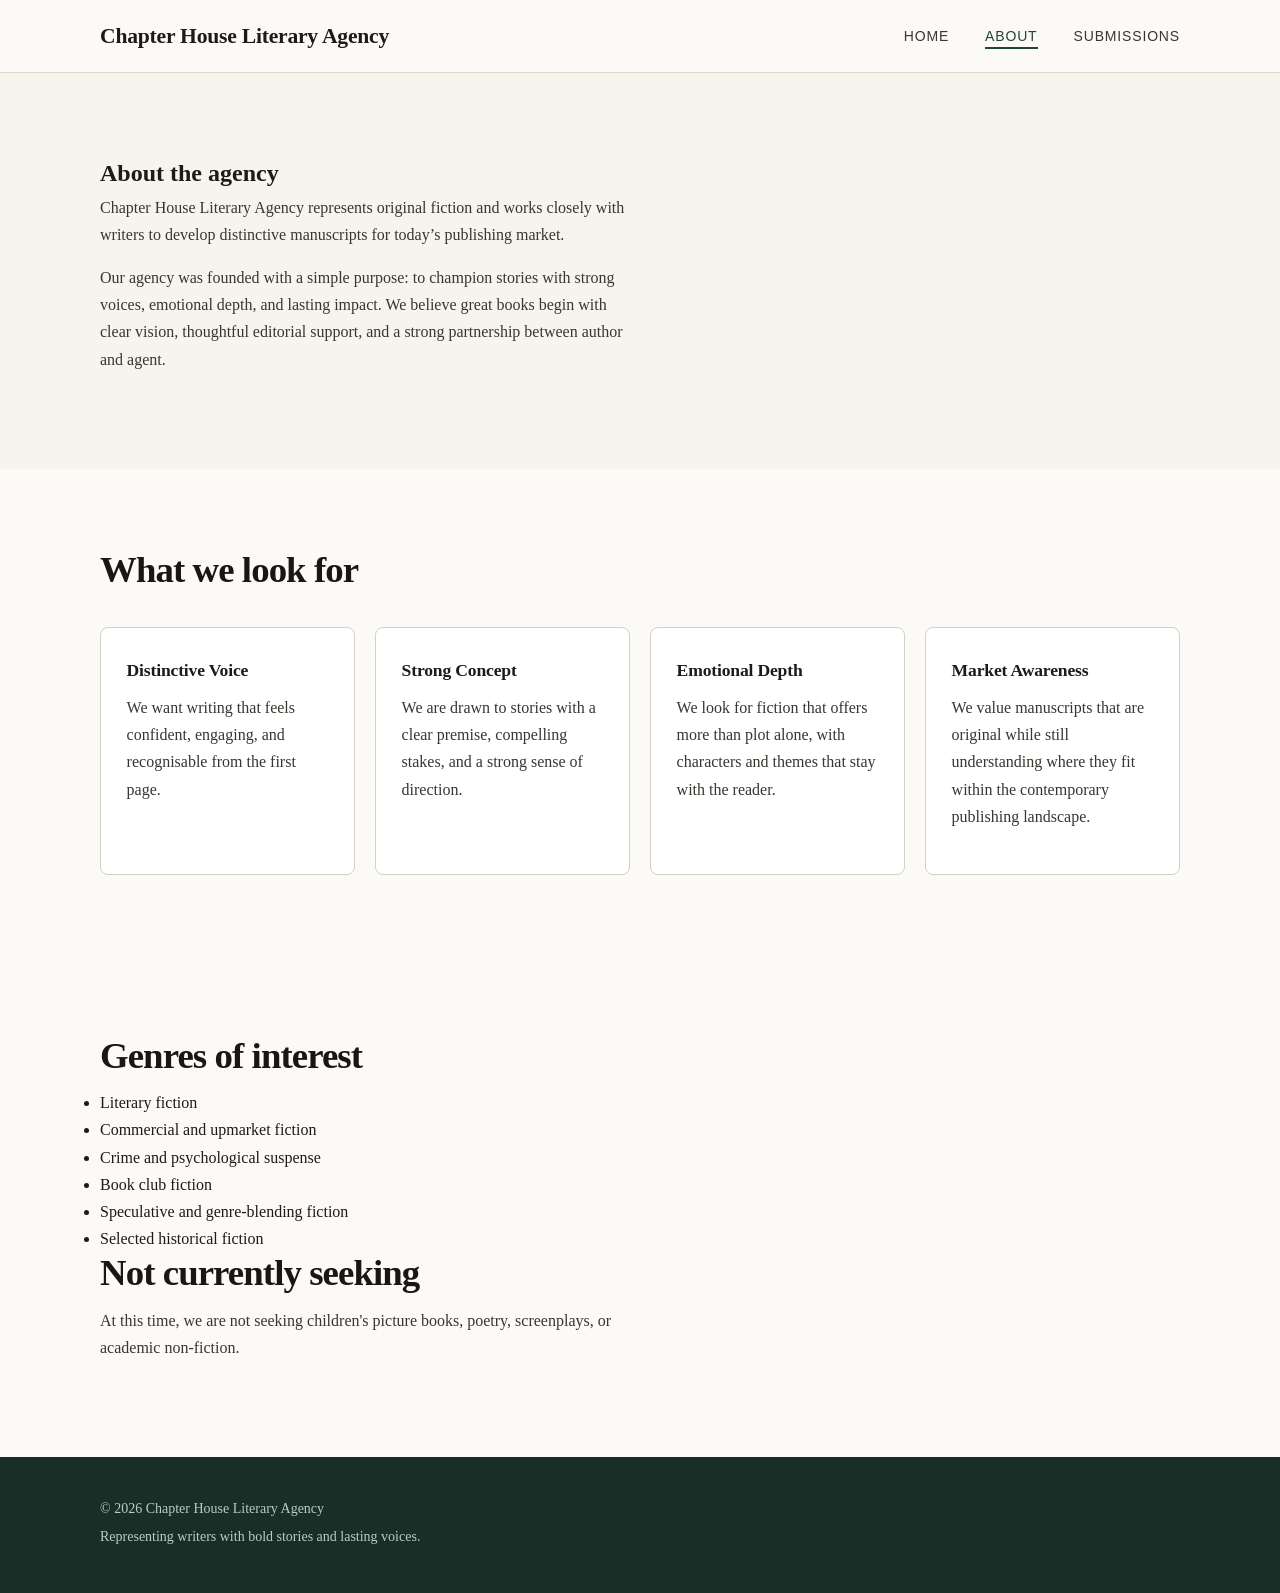
==== about.html @ 203ec4f0 "Refactor section structure in about.html" ====
<!DOCTYPE html>
<html lang="en">
<head>
  <meta charset="UTF-8">
  <meta name="viewport" content="width=device-width, initial-scale=1.0">
  <title>Chapter House Literary Agency | About</title>
  <link rel="stylesheet" href="style.css">
</head>
<body>
  <header>
    <div class="container top-bar">
      <div class="site-title">Chapter House Literary Agency</div>
      <nav aria-label="Main navigation">
        <ul>
          <li><a href="index.html">Home</a></li>
          <li><a href="about.html" class="active">About</a></li>
          <li><a href="submissions.html">Submissions</a></li>
        </ul>
      </nav>
    </div>
  </header>

  <main>
    <section class="section">
      <div class="container">
        <h1>About the agency</h1>
        <p>
          Chapter House Literary Agency represents original fiction and works closely
          with writers to develop distinctive manuscripts for today’s publishing market.
        </p>
        <p>
          Our agency was founded with a simple purpose: to champion stories with strong
          voices, emotional depth, and lasting impact. We believe great books begin with
          clear vision, thoughtful editorial support, and a strong partnership between
          author and agent.
        </p>
      </div>
    </section>

    <section class="section">
      <div class="container">
        <h2>What we look for</h2>
        <div class="card-grid">
          <article class="card">
            <h3>Distinctive Voice</h3>
            <p>
              We want writing that feels confident, engaging, and recognisable from the
              first page.
            </p>
          </article>

          <article class="card">
            <h3>Strong Concept</h3>
            <p>
              We are drawn to stories with a clear premise, compelling stakes, and a
              strong sense of direction.
            </p>
          </article>

          <article class="card">
            <h3>Emotional Depth</h3>
            <p>
              We look for fiction that offers more than plot alone, with characters and
              themes that stay with the reader.
            </p>
          </article>

          <article class="card">
            <h3>Market Awareness</h3>
            <p>
              We value manuscripts that are original while still understanding where
              they fit within the contemporary publishing landscape.
            </p>
          </article>
        </div>
      </div>
    </section>

     <section class="section">
      <div class="container">
        <h2>Genres of interest</h2>
        <ul class="genre-list">
          <li>Literary fiction</li>
          <li>Commercial and upmarket fiction</li>
          <li>Crime and psychological suspense</li>
          <li>Book club fiction</li>
          <li>Speculative and genre-blending fiction</li>
          <li>Selected historical fiction</li>
        </ul>

        <div class="not-seeking">
          <h2>Not currently seeking</h2>
          <p>
            At this time, we are not seeking children's picture books, poetry, screenplays,
            or academic non-fiction.
          </p>
        </div>
      </div>
    </section>
  </main>

  <footer>
    <div class="container">
      <p>&copy; 2026 Chapter House Literary Agency</p>
      <p>Representing writers with bold stories and lasting voices.</p>
    </div>
  </footer>
</body>
</html>
---- style.css ----
/* ===================================
   Chapter House Literary Agency
   style.css — Full Rebuild
=================================== */

*, *::before, *::after {
  box-sizing: border-box;
  margin: 0;
  padding: 0;
}

body {
  font-family: Georgia, "Times New Roman", serif;
  background-color: #f7f4ee;
  color: #1f1a17;
  line-height: 1.7;
  -webkit-font-smoothing: antialiased;
}

img {
  max-width: 100%;
  display: block;
}

a {
  color: inherit;
  text-decoration: none;
}

.container {
  width: min(88%, 1080px);
  margin-inline: auto;
}


header {
  background-color: #fcfaf6;
  border-bottom: 1px solid #e0d8cd;
  position: sticky;
  top: 0;
  z-index: 100;
}

.top-bar {
  display: flex;
  align-items: center;
  justify-content: space-between;
  flex-wrap: wrap;
  gap: 0.75rem;
  padding: 1.1rem 0;
}

.site-title {
  font-size: 1.35rem;
  font-weight: bold;
  letter-spacing: -0.01em;
  color: #1f1a17;
}


nav ul {
  list-style: none;
  display: flex;
  gap: 2.25rem;
}

nav a {
  font-family: Arial, Helvetica, sans-serif;
  font-size: 0.875rem;
  letter-spacing: 0.06em;
  text-transform: uppercase;
  color: #3a3530;
  border-bottom: 2px solid transparent;
  padding-bottom: 0.15rem;
  transition: border-color 0.18s ease, color 0.18s ease;
}

nav a:hover,
nav a:focus-visible,
nav a.active {
  color: #23443c;
  border-bottom-color: #23443c;
}


.hero {
  padding: 5.5rem 0 6rem;
}

.hero-layout {
  display: grid;
  grid-template-columns: 1fr;
  gap: 3rem;
  align-items: center;
}

.hero-text h1 {
  font-size: clamp(2.4rem, 5vw, 3.8rem);
  line-height: 1.04;
  letter-spacing: -0.03em;
  margin-bottom: 1.25rem;
  color: #1a1612;
}

.hero-text p {
  font-size: 1.05rem;
  color: #4e4842;
  max-width: 36rem;
  margin-bottom: 2rem;
  line-height: 1.75;
}

.button {
  display: inline-block;
  background-color: #23443c;
  color: #f7f4ee;
  padding: 0.9rem 1.6rem;
  border-radius: 3px;
  font-family: Arial, Helvetica, sans-serif;
  font-size: 0.875rem;
  letter-spacing: 0.04em;
  text-transform: uppercase;
  transition: background-color 0.2s ease;
}

.button:hover,
.button:focus-visible {
  background-color: #1a312b;
}


.slideshow {
  position: relative;
  width: 100%;
  max-width: 520px;
  height: 420px;
  margin: 0 auto;
  border-radius: 10px;
  overflow: hidden;
  box-shadow: 0 16px 48px rgba(0, 0, 0, 0.16);
}

.slide {
  position: absolute;
  inset: 0;
  width: 100%;
  height: 100%;
  object-fit: cover;
  opacity: 0;
  z-index: 1;
  transition: opacity 0.9s ease-in-out;
}

.slide.active-slide {
  opacity: 1;
  z-index: 2;
}

.slide-dots {
  position: absolute;
  bottom: 14px;
  left: 50%;
  transform: translateX(-50%);
  display: flex;
  gap: 8px;
  z-index: 3;
}

.dot {
  width: 10px;
  height: 10px;
  border-radius: 50%;
  border: 2px solid #fff;
  background-color: rgba(255,255,255,0.35);
  cursor: pointer;
  padding: 0;
  transition: background-color 0.2s ease;
}

.dot.active-dot {
  background-color: #ffffff;
}


.section {
  padding: 5rem 0;
}

.section + .section {
  background-color: #fcfaf6;
}

h2 {
  font-size: clamp(1.7rem, 3vw, 2.3rem);
  letter-spacing: -0.025em;
  line-height: 1.15;
  margin-bottom: 0.75rem;
  color: #1a1612;
}

h3 {
  font-size: 1.1rem;
  font-weight: bold;
  letter-spacing: -0.01em;
  margin-bottom: 0.5rem;
  color: #1f1a17;
}

p {
  max-width: 66ch;
  margin-bottom: 1rem;
  color: #3a3530;
}


.card-grid {
  display: grid;
  grid-template-columns: 1fr;
  gap: 1.25rem;
  margin-top: 2.25rem;
}

.card {
  background-color: #ffffff;
  border: 1px solid #d4cfc8;
  border-radius: 8px;
  padding: 1.75rem 1.6rem;
  transition: box-shadow 0.2s ease, transform 0.2s ease;
}

.card:hover {
  box-shadow: 0 6px 24px rgba(0,0,0,0.09);
  transform: translateY(-2px);
}


form {
  margin-top: 1.75rem;
  max-width: 660px;
}

label {
  display: block;
  margin-bottom: 0.4rem;
  font-family: Arial, Helvetica, sans-serif;
  font-size: 0.875rem;
  letter-spacing: 0.02em;
  color: #3a3530;
}

input,
textarea {
  width: 100%;
  padding: 0.8rem 1rem;
  margin-bottom: 1.25rem;
  border: 1px solid #c5bdb1;
  border-radius: 4px;
  background-color: #ffffff;
  font: inherit;
  color: #1f1a17;
  transition: border-color 0.18s ease;
}

input:focus,
textarea:focus {
  outline: none;
  border-color: #23443c;
  box-shadow: 0 0 0 3px rgba(35,68,60,0.12);
}

button[type="submit"] {
  background-color: #23443c;
  color: #f7f4ee;
  border: none;
  padding: 0.9rem 1.6rem;
  border-radius: 3px;
  cursor: pointer;
  font-family: Arial, Helvetica, sans-serif;
  font-size: 0.875rem;
  letter-spacing: 0.04em;
  text-transform: uppercase;
  transition: background-color 0.2s ease;
}

button[type="submit"]:hover,
button[type="submit"]:focus-visible {
  background-color: #1a312b;
}


footer {
  background-color: #1a2e28;
  color: #b8ccc8;
  padding: 2.5rem 0;
}

footer p {
  font-size: 0.875rem;
  margin-bottom: 0.25rem;
  max-width: none;
  color: #b8ccc8;
}
.card:hover {
  box-shadow: 0 6px 24px rgba(0,0,0,0.09);
  transform: translateY(-2px);
}

@media (min-width: 650px) {
  .card-grid {
    grid-template-columns: repeat(2, 1fr);
  }
}

@media (min-width: 900px) {
  .hero-layout {
    display: grid;
    grid-template-columns: 1fr 1fr;
    gap: 5rem;
    align-items: center;
  }

  .slideshow {
    max-width: 100%;
    height: 420px;
    margin-left: auto;
    margin-right: 0;
  }
}

@media (min-width: 1000px) {
  .card-grid {
    grid-template-columns: repeat(4, 1fr);
  }
}
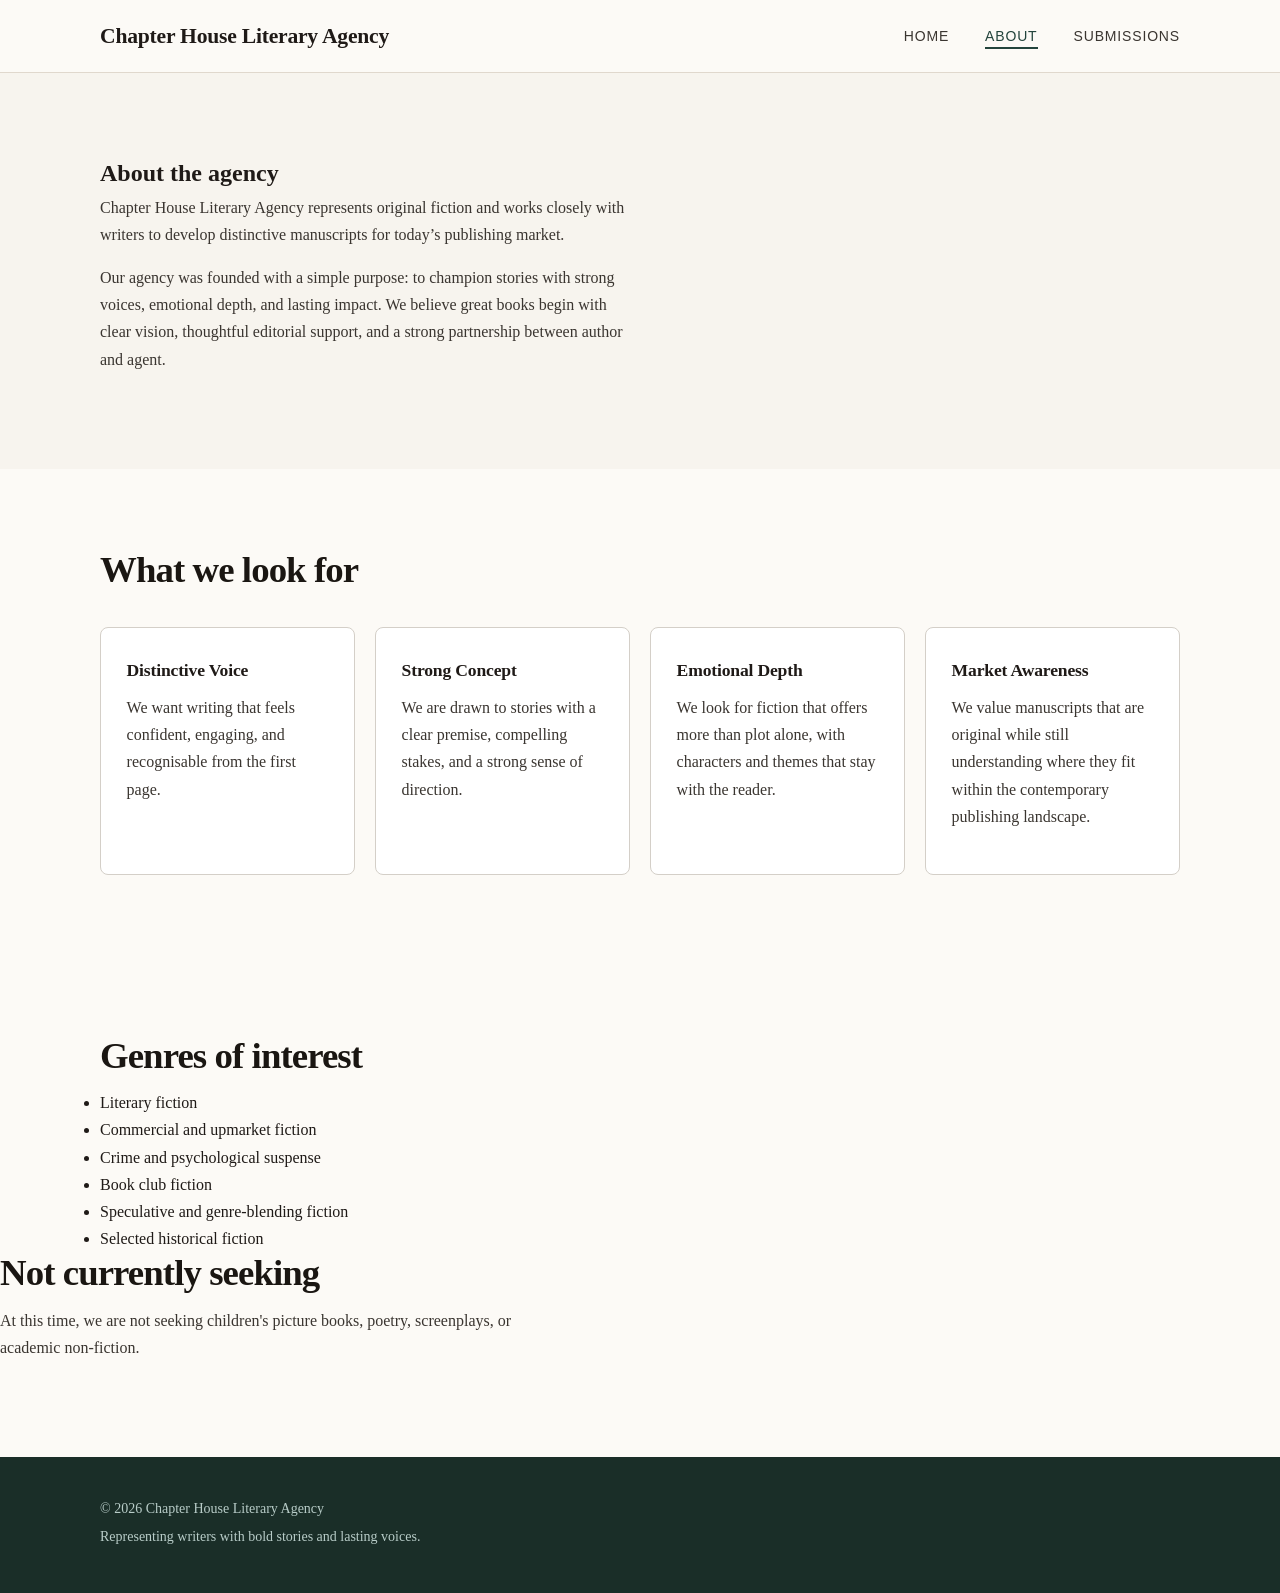
==== commit ca3f0ac0: "Fix HTML structure by closing a div tag" ====
--- a/about.html
+++ b/about.html
@@ -87,7 +87,8 @@
           <li>Speculative and genre-blending fiction</li>
           <li>Selected historical fiction</li>
         </ul>
-
+      </div>
+       
         <div class="not-seeking">
           <h2>Not currently seeking</h2>
           <p>
--- a/style.css
+++ b/style.css
@@ -127,7 +127,6 @@
 .button:focus-visible {
   background-color: #1a312b;
 }
-
 
 .slideshow {
   position: relative;
@@ -140,45 +139,27 @@
   box-shadow: 0 16px 48px rgba(0, 0, 0, 0.16);
 }
 
-.slide {
-  position: absolute;
-  inset: 0;
-  width: 100%;
+.slides-track {
+  display: flex;
+  width: 200%;
+  height: 100%;
+  animation: slideshow 10s infinite;
+}
+
+.slides-track .slide {
+  position: relative;
+  width: 50%;
   height: 100%;
   object-fit: cover;
-  opacity: 0;
-  z-index: 1;
-  transition: opacity 0.9s ease-in-out;
-}
-
-.slide.active-slide {
-  opacity: 1;
-  z-index: 2;
-}
-
-.slide-dots {
-  position: absolute;
-  bottom: 14px;
-  left: 50%;
-  transform: translateX(-50%);
-  display: flex;
-  gap: 8px;
-  z-index: 3;
-}
-
-.dot {
-  width: 10px;
-  height: 10px;
-  border-radius: 50%;
-  border: 2px solid #fff;
-  background-color: rgba(255,255,255,0.35);
-  cursor: pointer;
-  padding: 0;
-  transition: background-color 0.2s ease;
-}
-
-.dot.active-dot {
-  background-color: #ffffff;
+  flex-shrink: 0;
+}
+
+@keyframes slideshow {
+  0%   { transform: translateX(0); }
+  45%  { transform: translateX(0); }
+  50%  { transform: translateX(-50%); }
+  95%  { transform: translateX(-50%); }
+  100% { transform: translateX(0); }
 }
 
 
@@ -189,6 +170,7 @@
 .section + .section {
   background-color: #fcfaf6;
 }
+
 
 h2 {
   font-size: clamp(1.7rem, 3vw, 2.3rem);
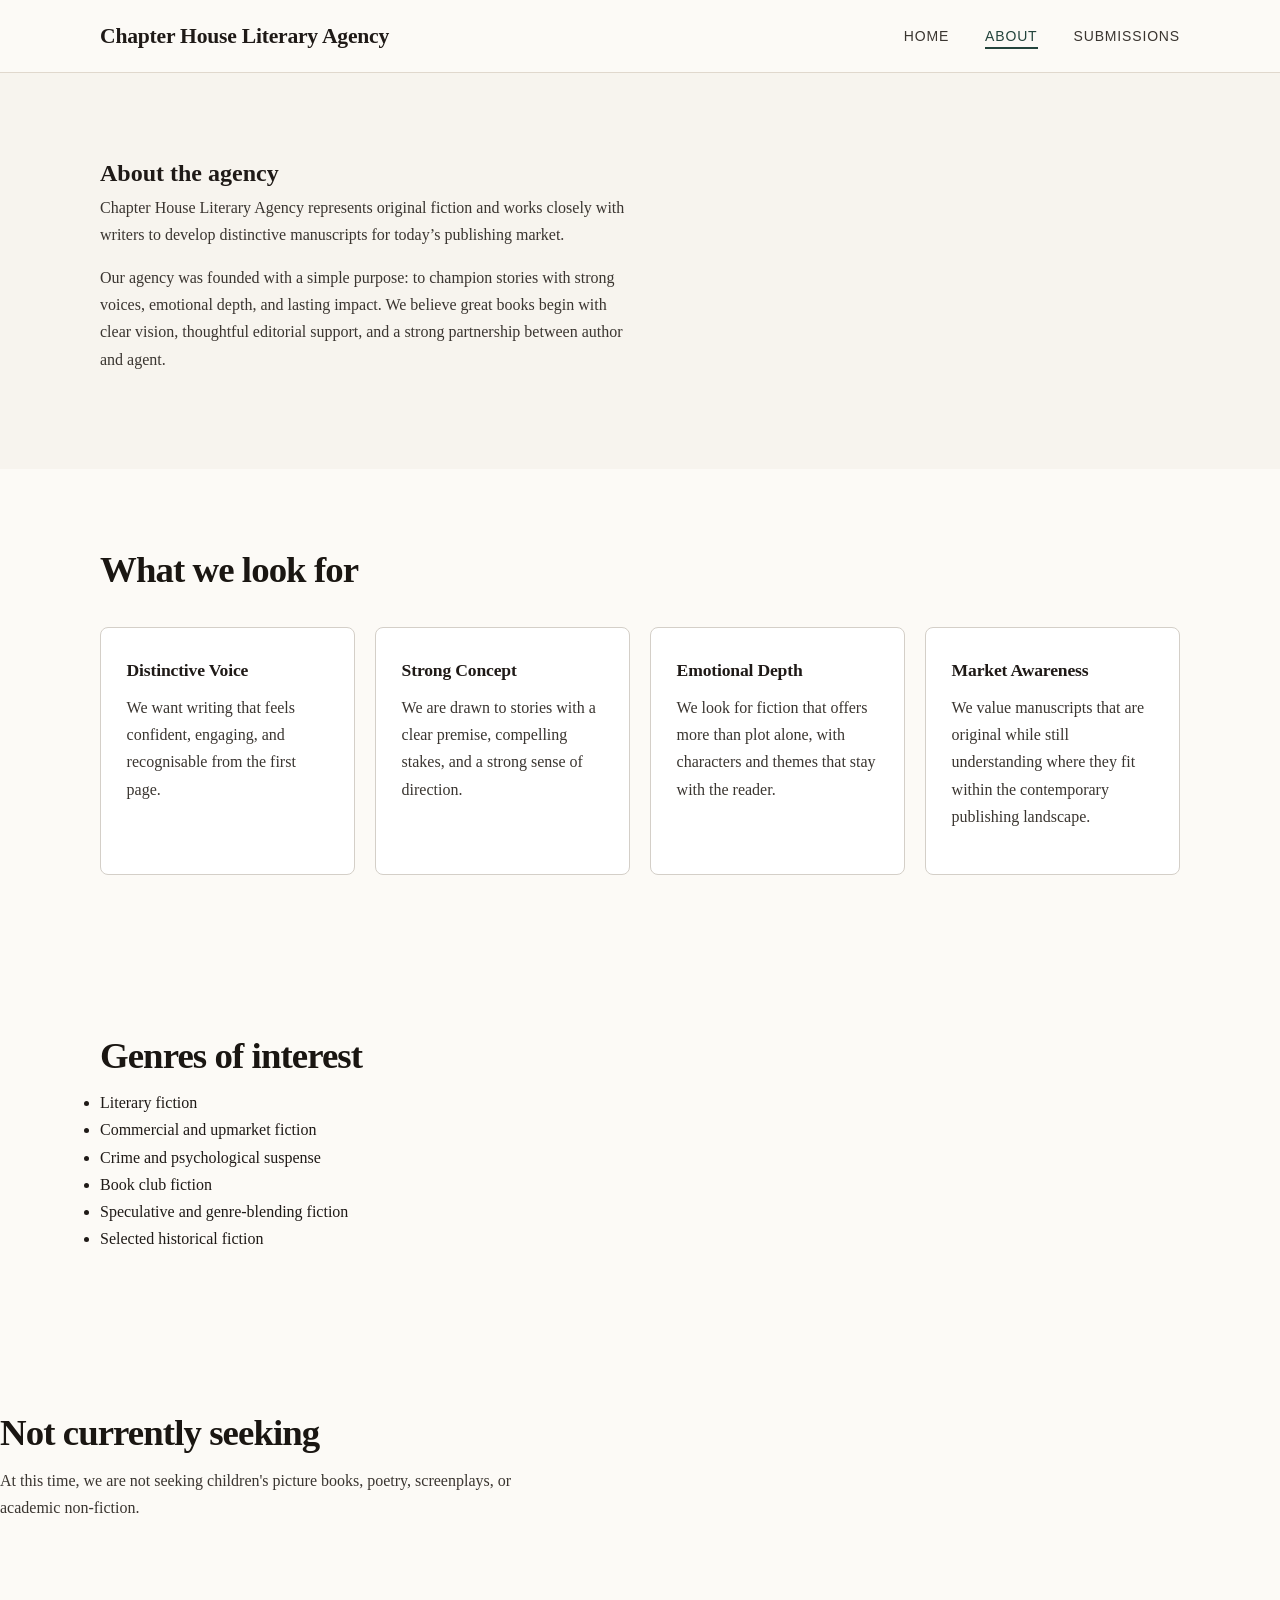
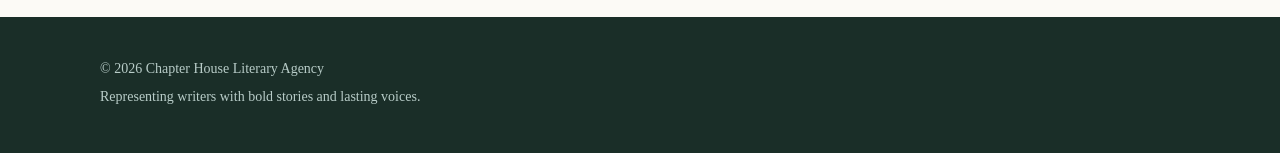
==== commit a80a301c: "Update HTML structure by adding a new section Replaced a closing div tag with a section tag and adde" ====
--- a/about.html
+++ b/about.html
@@ -87,8 +87,9 @@
           <li>Speculative and genre-blending fiction</li>
           <li>Selected historical fiction</li>
         </ul>
-      </div>
-       
+     </section>
+
+    <section class="section">
         <div class="not-seeking">
           <h2>Not currently seeking</h2>
           <p>
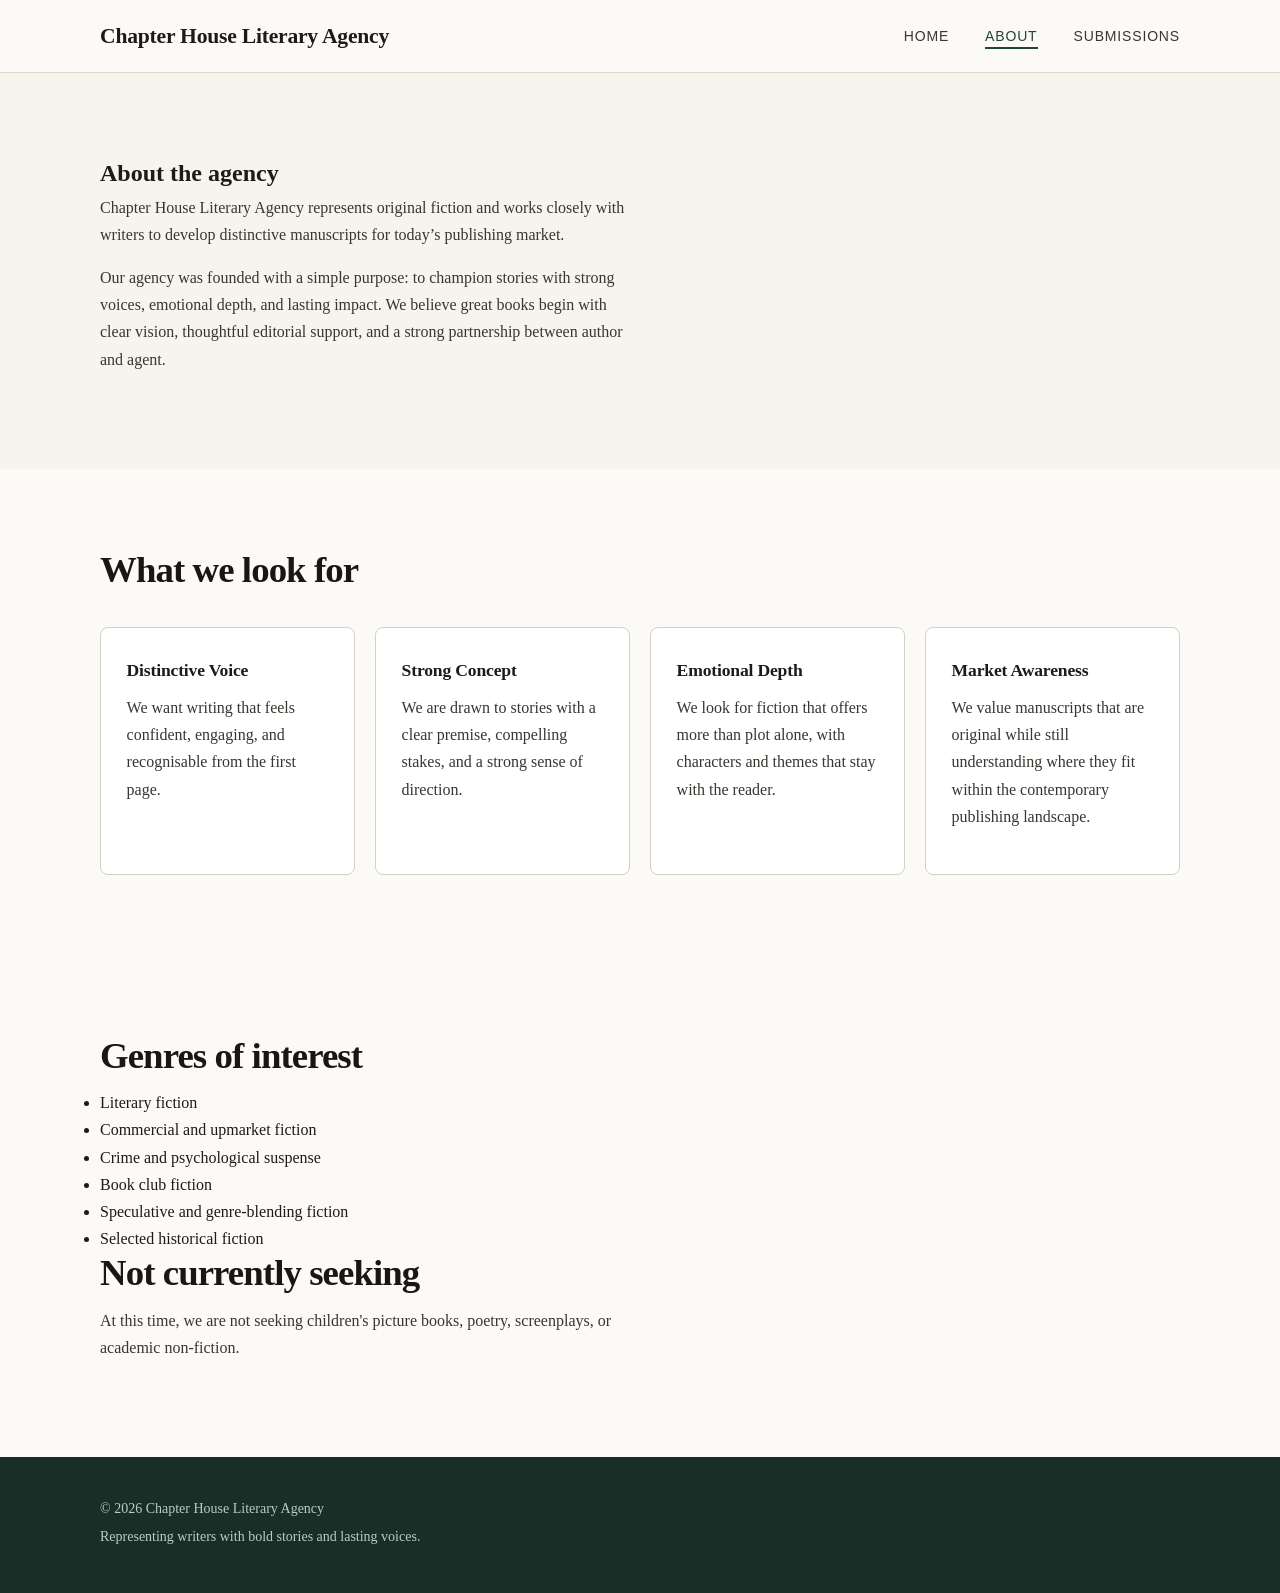
==== commit a625e191: "Fix section structure in about.html" ====
--- a/about.html
+++ b/about.html
@@ -76,7 +76,7 @@
       </div>
     </section>
 
-     <section class="section">
+        <section class="section">
       <div class="container">
         <h2>Genres of interest</h2>
         <ul class="genre-list">
@@ -87,9 +87,7 @@
           <li>Speculative and genre-blending fiction</li>
           <li>Selected historical fiction</li>
         </ul>
-     </section>
 
-    <section class="section">
         <div class="not-seeking">
           <h2>Not currently seeking</h2>
           <p>
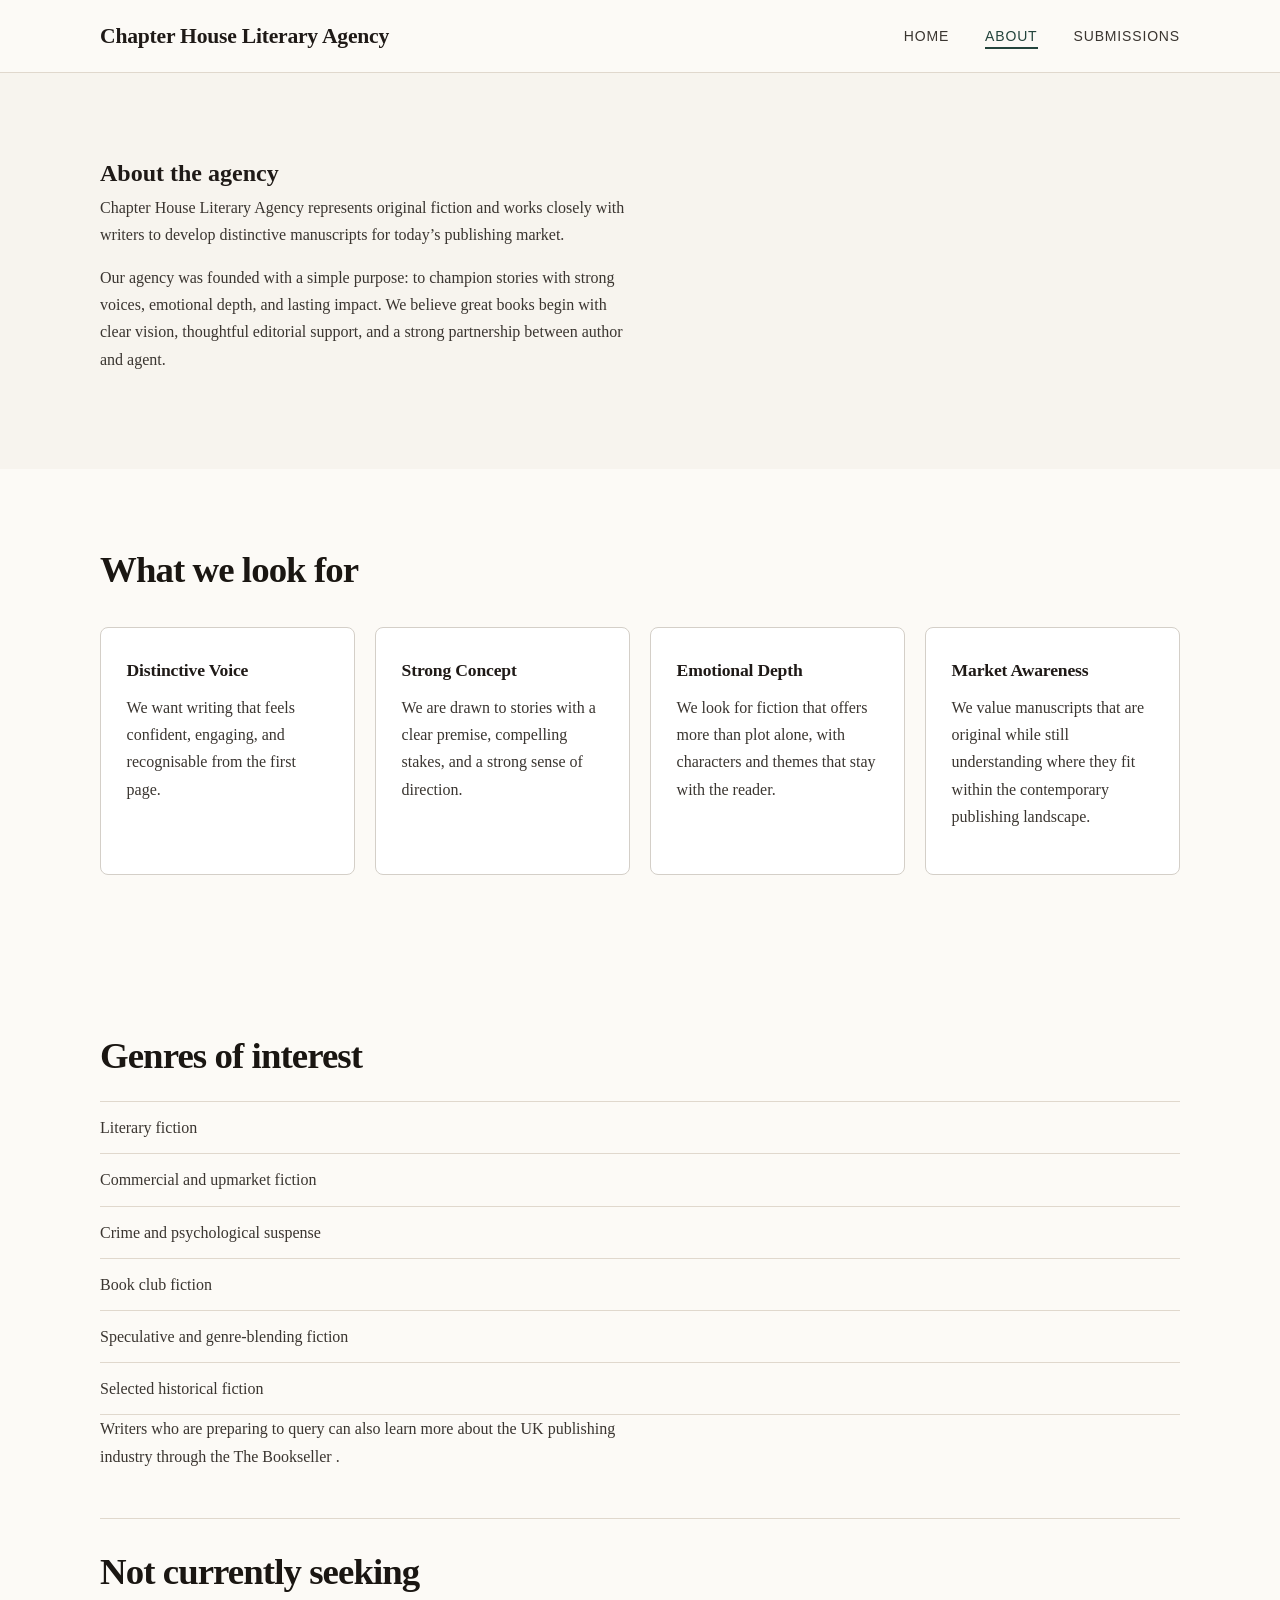
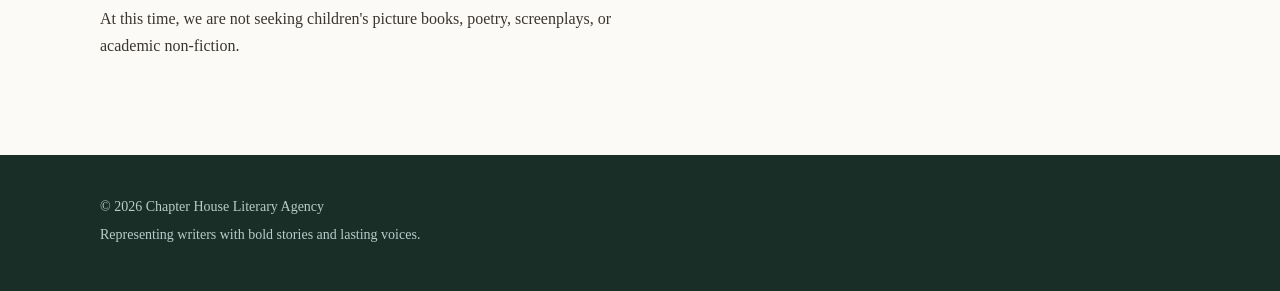
==== commit 91081576: "Add UK publishing external link for querying writers Added external link about querying and UK publi" ====
--- a/about.html
+++ b/about.html
@@ -87,7 +87,13 @@
           <li>Speculative and genre-blending fiction</li>
           <li>Selected historical fiction</li>
         </ul>
-
+<p>
+  Writers who are preparing to query can also learn more about the UK publishing
+  industry through the
+  <a href="https://www.thebookseller.com/" target="_blank" rel="noopener noreferrer">
+    The Bookseller
+  </a>.
+</p>
         <div class="not-seeking">
           <h2>Not currently seeking</h2>
           <p>
--- a/style.css
+++ b/style.css
@@ -138,12 +138,12 @@
   overflow: hidden;
   box-shadow: 0 16px 48px rgba(0, 0, 0, 0.16);
 }
-
 .slides-track {
   display: flex;
   width: 200%;
   height: 100%;
   animation: slideshow 10s infinite;
+  will-change: transform;
 }
 
 .slides-track .slide {
@@ -201,7 +201,6 @@
   gap: 1.25rem;
   margin-top: 2.25rem;
 }
-
 .card {
   background-color: #ffffff;
   border: 1px solid #d4cfc8;
@@ -214,7 +213,6 @@
   box-shadow: 0 6px 24px rgba(0,0,0,0.09);
   transform: translateY(-2px);
 }
-
 
 form {
   margin-top: 1.75rem;
@@ -282,9 +280,33 @@
   max-width: none;
   color: #b8ccc8;
 }
-.card:hover {
-  box-shadow: 0 6px 24px rgba(0,0,0,0.09);
-  transform: translateY(-2px);
+
+.genre-list {
+  list-style: none;
+  margin-top: 1.5rem;
+  border-top: 1px solid #e0d8cd;
+}
+
+.genre-list li {
+  padding: 0.75rem 0;
+  border-bottom: 1px solid #e0d8cd;
+  color: #3a3530;
+  font-size: 1rem;
+}
+
+.not-seeking {
+  margin-top: 3rem;
+  padding-top: 2rem;
+  border-top: 1px solid #e0d8cd;
+}
+
+@media (max-width: 400px) {
+  .hero-text h1 {
+    font-size: 2rem;
+  }
+  nav ul {
+    gap: 1rem;
+  }
 }
 
 @media (min-width: 650px) {
@@ -299,6 +321,7 @@
     grid-template-columns: 1fr 1fr;
     gap: 5rem;
     align-items: center;
+    overflow: hidden;
   }
 
   .slideshow {
@@ -306,6 +329,7 @@
     height: 420px;
     margin-left: auto;
     margin-right: 0;
+    overflow: hidden;
   }
 }
 
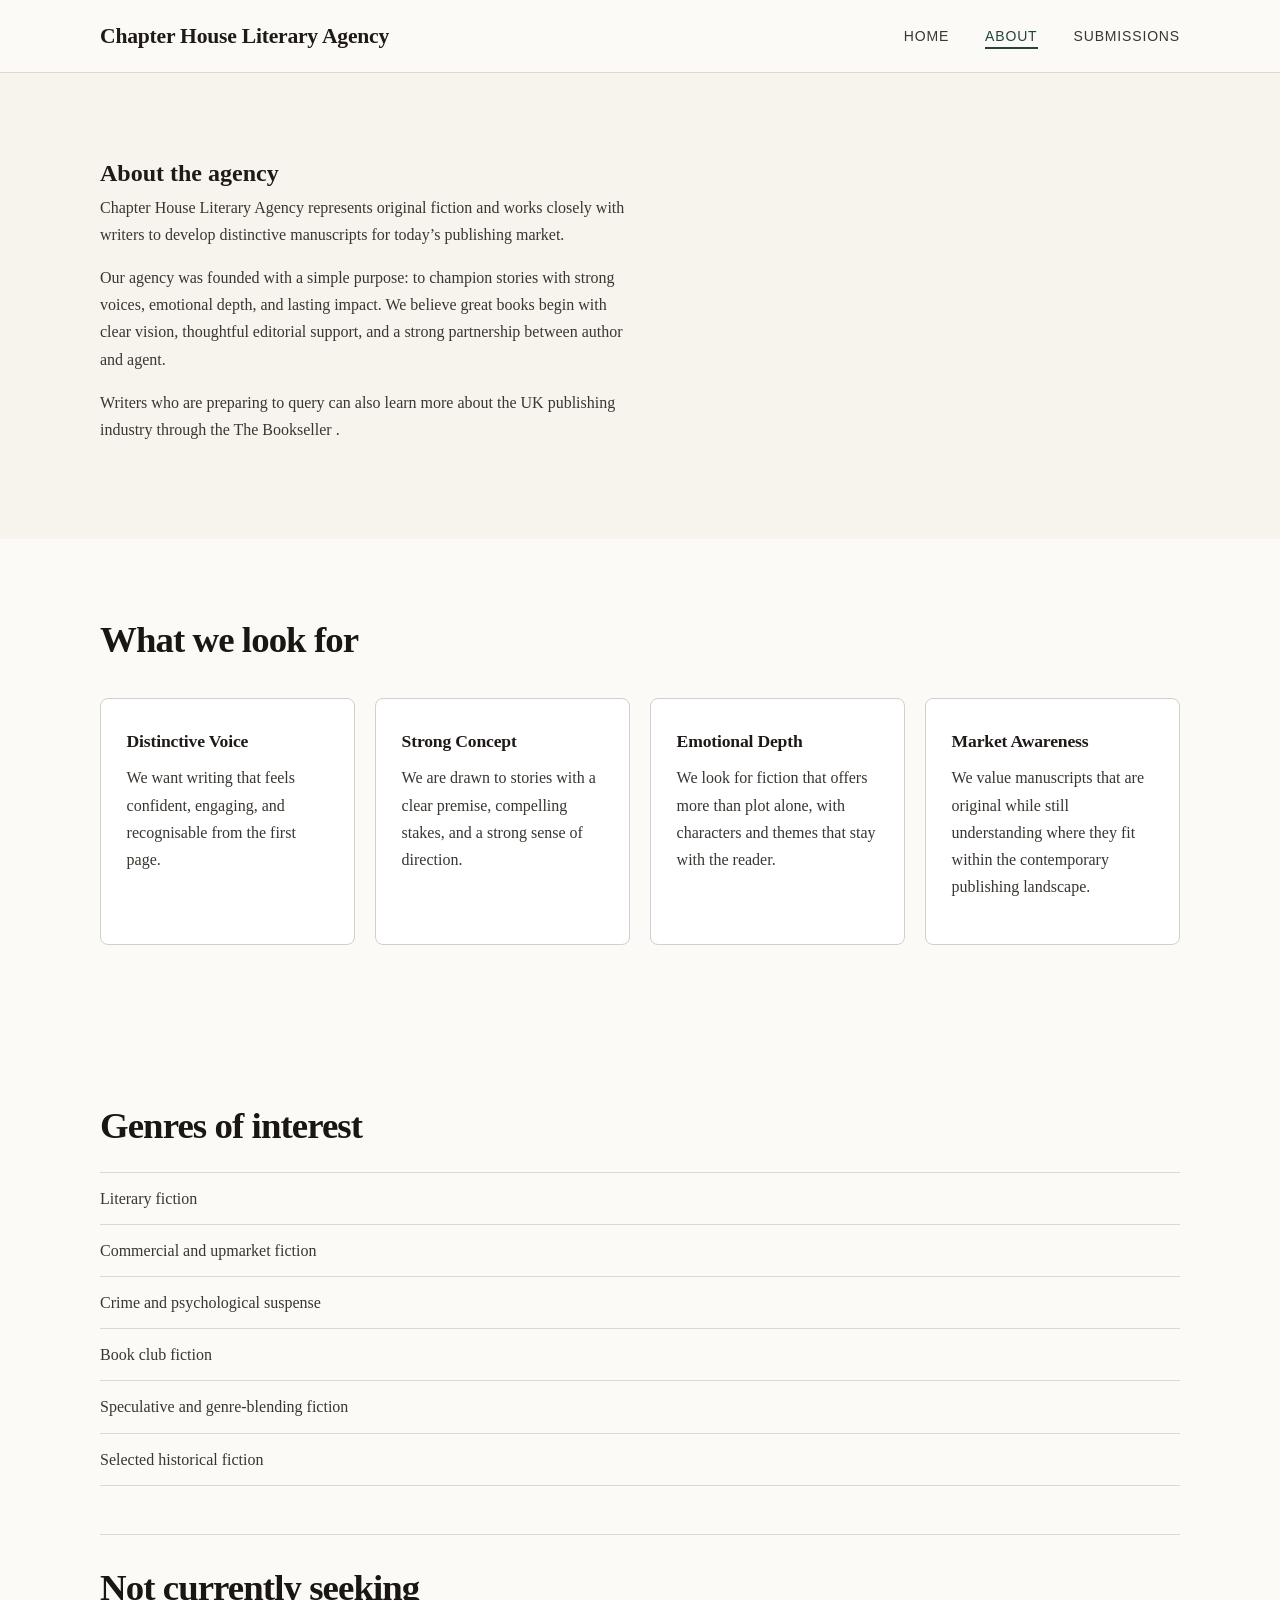
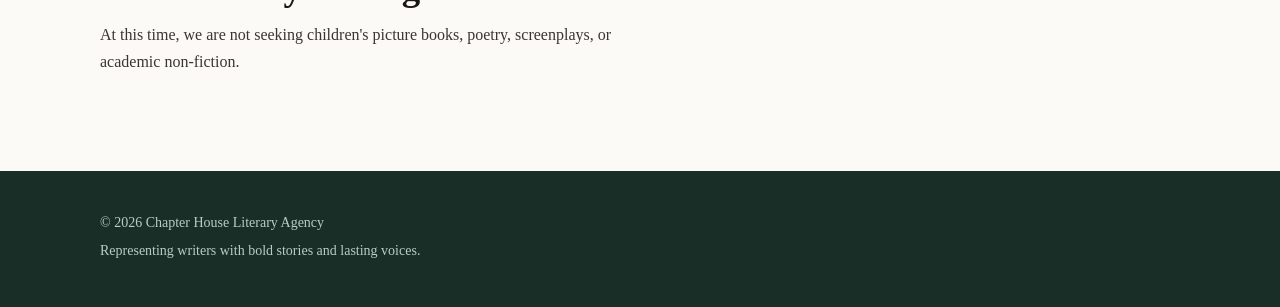
==== commit 18522afc: "Add external link to The Bookseller for querying writers" ====
--- a/about.html
+++ b/about.html
@@ -34,6 +34,13 @@
           clear vision, thoughtful editorial support, and a strong partnership between
           author and agent.
         </p>
+        <p>
+  Writers who are preparing to query can also learn more about the UK publishing
+  industry through the
+  <a href="https://www.thebookseller.com/" target="_blank" rel="noopener noreferrer">
+    The Bookseller
+  </a>.
+</p>
       </div>
     </section>
 
@@ -87,13 +94,7 @@
           <li>Speculative and genre-blending fiction</li>
           <li>Selected historical fiction</li>
         </ul>
-<p>
-  Writers who are preparing to query can also learn more about the UK publishing
-  industry through the
-  <a href="https://www.thebookseller.com/" target="_blank" rel="noopener noreferrer">
-    The Bookseller
-  </a>.
-</p>
+
         <div class="not-seeking">
           <h2>Not currently seeking</h2>
           <p>
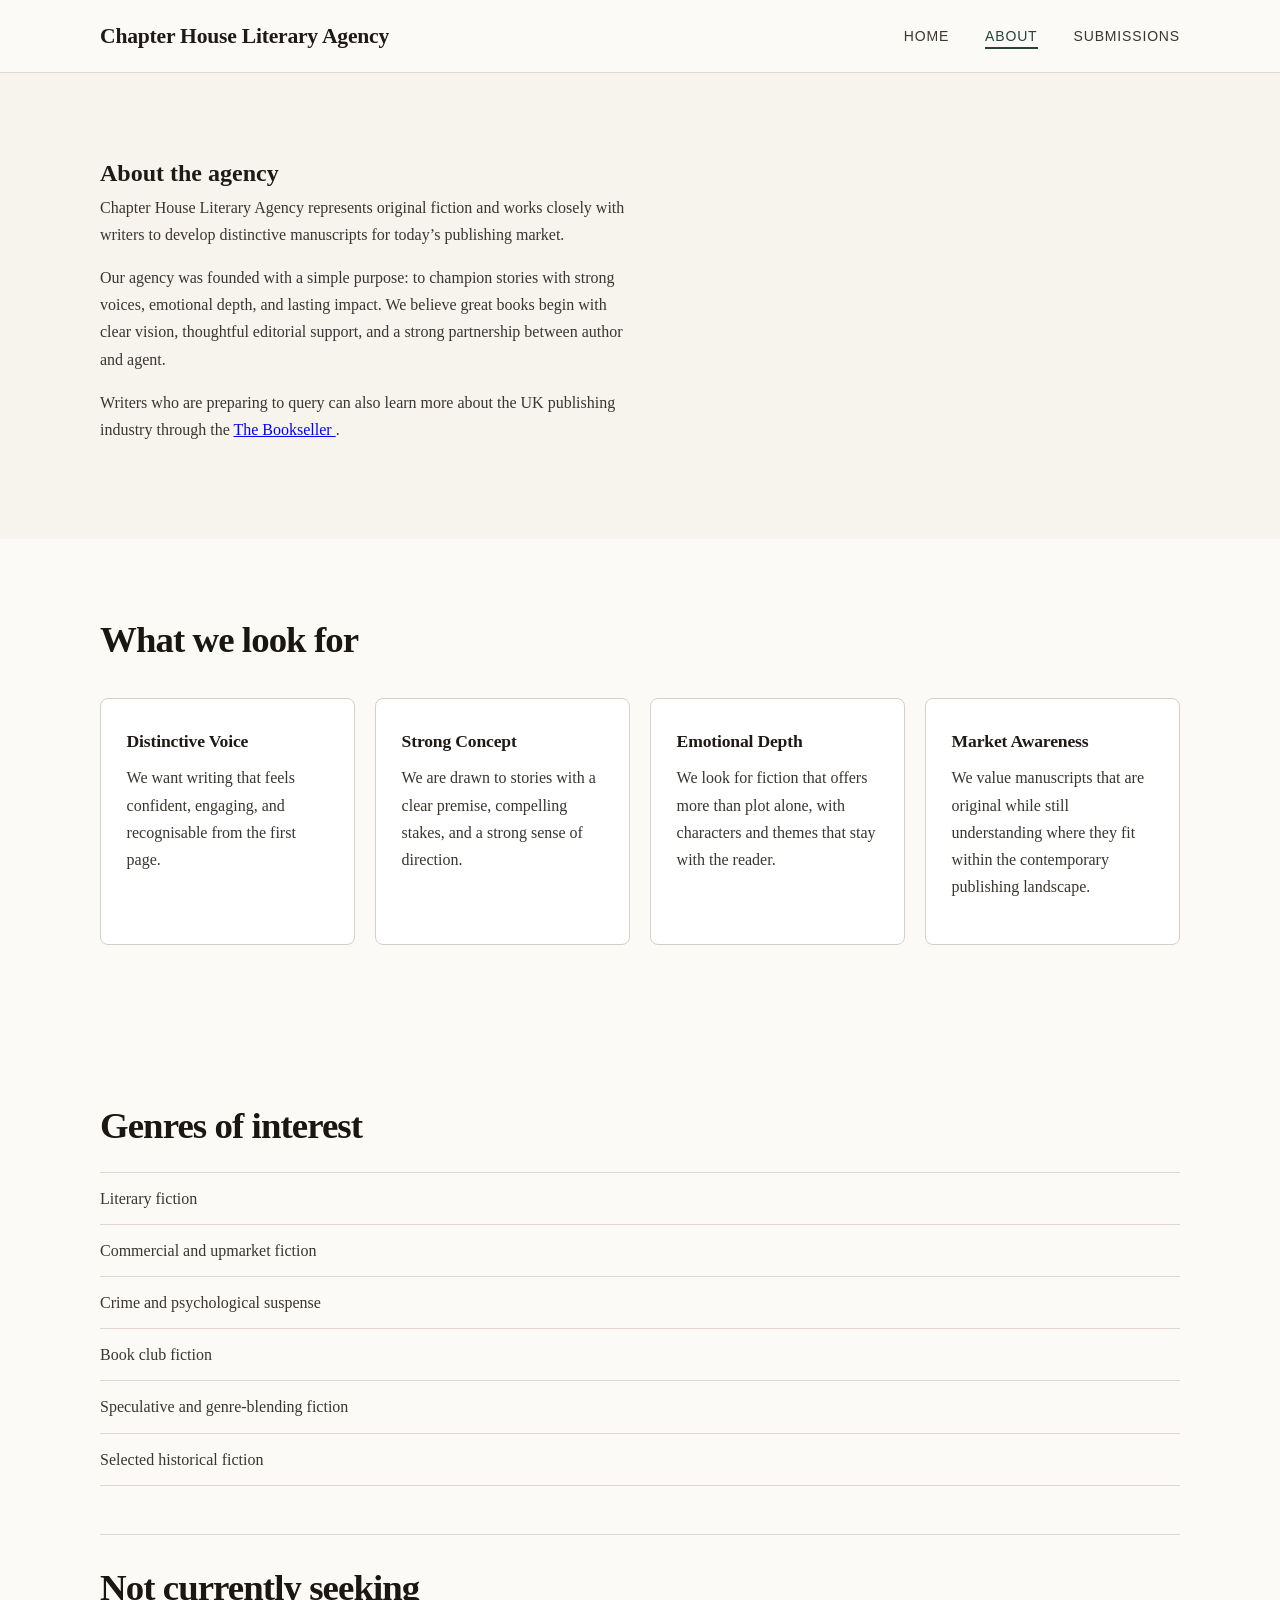
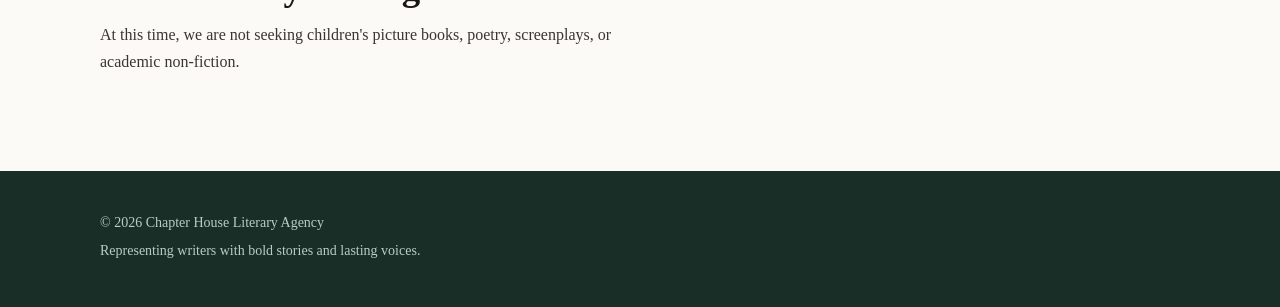
==== commit 3789dadb: "Update link formatting for The Bookseller" ====
--- a/about.html
+++ b/about.html
@@ -34,12 +34,13 @@
           clear vision, thoughtful editorial support, and a strong partnership between
           author and agent.
         </p>
+        
         <p>
   Writers who are preparing to query can also learn more about the UK publishing
   industry through the
-  <a href="https://www.thebookseller.com/" target="_blank" rel="noopener noreferrer">
-    The Bookseller
-  </a>.
+<a href="https://www.thebookseller.com/" target="_blank" rel="noopener noreferrer" class="external-link">
+  The Bookseller
+</a>.
 </p>
       </div>
     </section>
--- a/style.css
+++ b/style.css
@@ -25,6 +25,11 @@
 a {
   color: inherit;
   text-decoration: none;
+}
+
+.external-link {
+  color: blue;
+  text-decoration: underline;
 }
 
 .container {
